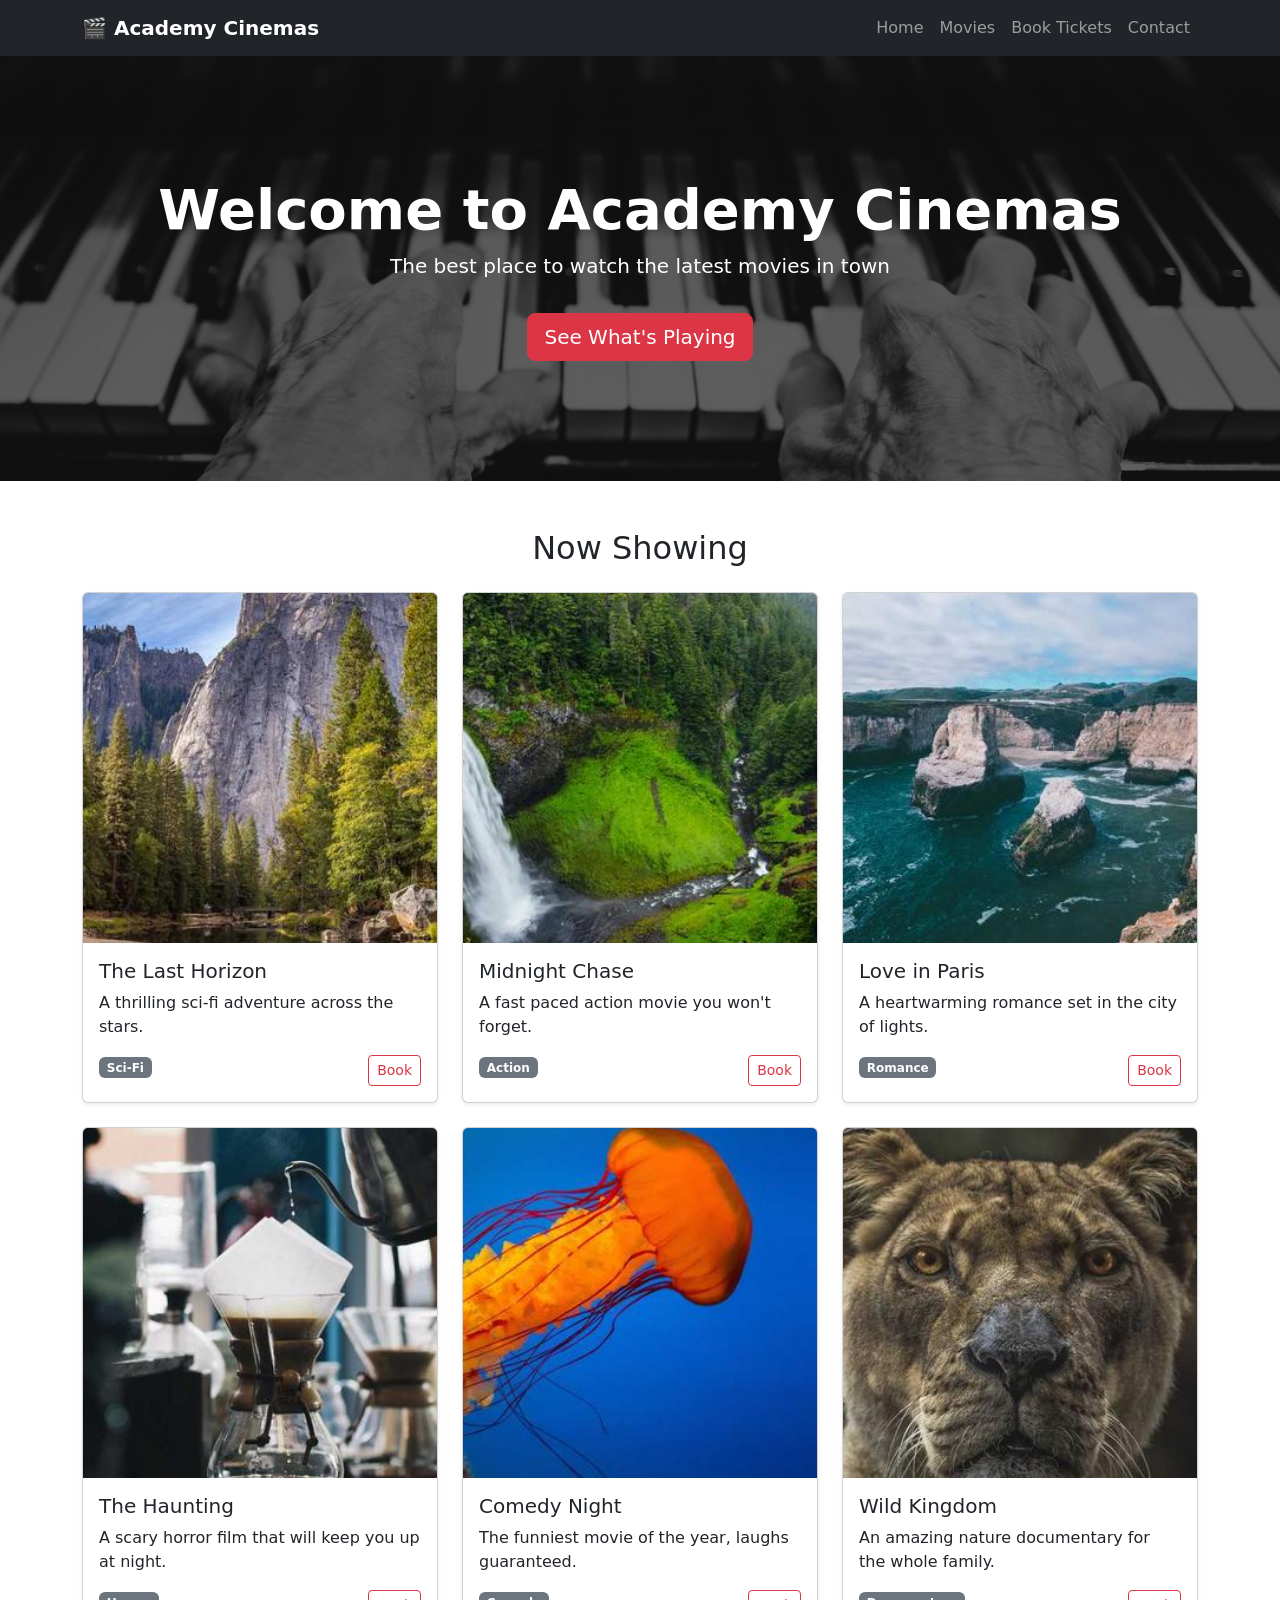
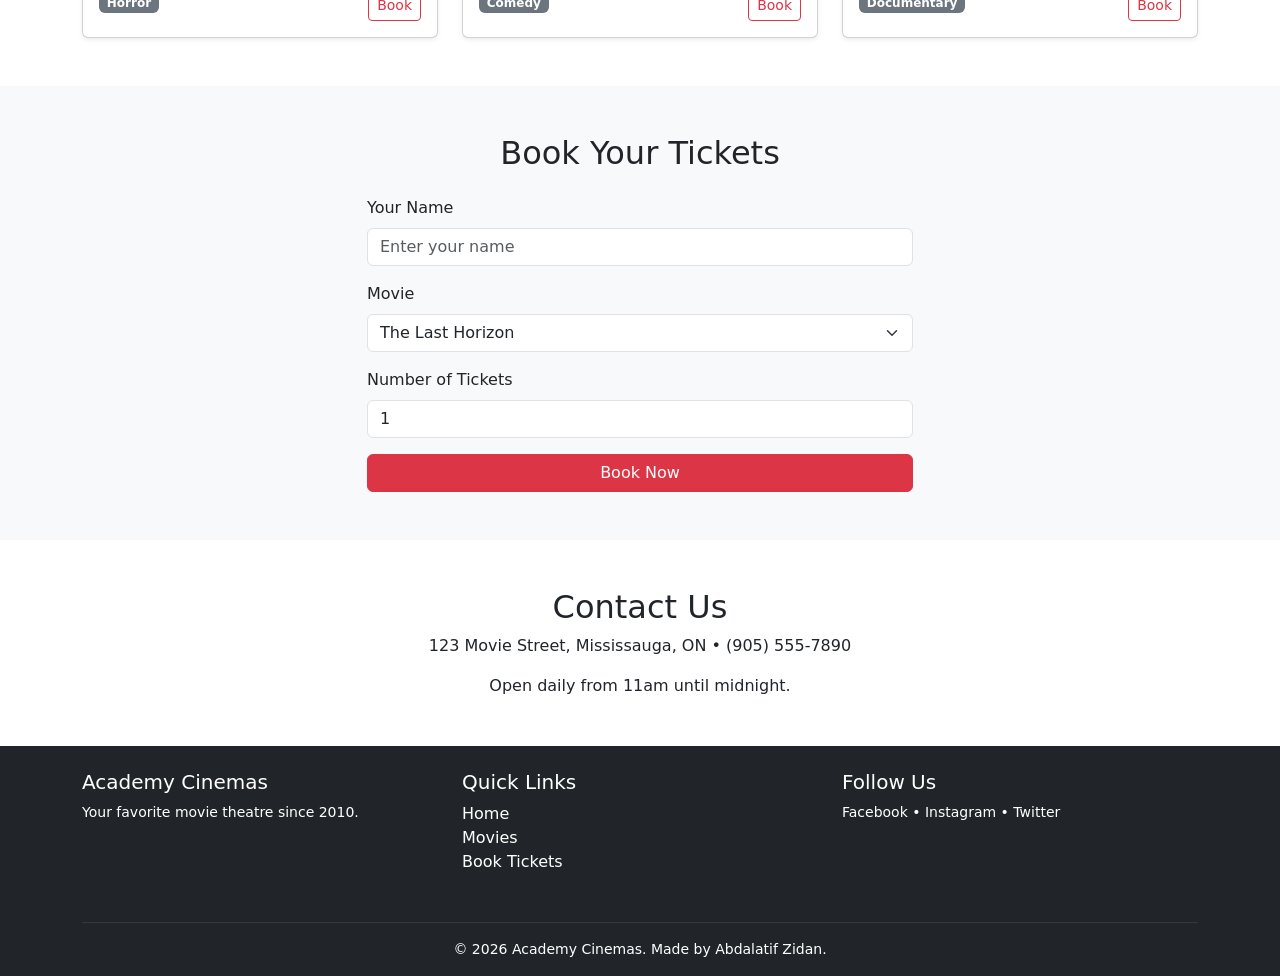
==== Academy-Cinemas/index.html @ 329f73e8 "Add Academy Cinemas Bootstrap website with footer" ====
<!DOCTYPE html>
<html lang="en">
<head>
  <meta charset="UTF-8">
  <meta name="viewport" content="width=device-width, initial-scale=1.0">
  <title>Academy Cinemas</title>

  <!-- Bootstrap 5 from the CDN -->
  <link href="https://cdn.jsdelivr.net/npm/bootstrap@5.3.3/dist/css/bootstrap.min.css" rel="stylesheet">

  <!-- a little bit of my own CSS on top of Bootstrap -->
  <style>
    .hero {
      background: linear-gradient(rgba(0,0,0,0.6), rgba(0,0,0,0.6)), url('images/hero.jpg');
      background-size: cover;
      background-position: center;
      color: white;
      padding: 120px 0;
    }
    .movie-card img {
      height: 350px;
      object-fit: cover;
    }
  </style>
</head>

<body>

  <!-- NAVBAR (Bootstrap) -->
  <nav class="navbar navbar-expand-lg navbar-dark bg-dark">
    <div class="container">
      <a class="navbar-brand fw-bold" href="#">🎬 Academy Cinemas</a>
      <button class="navbar-toggler" type="button" data-bs-toggle="collapse" data-bs-target="#navMenu">
        <span class="navbar-toggler-icon"></span>
      </button>
      <div class="collapse navbar-collapse" id="navMenu">
        <ul class="navbar-nav ms-auto">
          <li class="nav-item"><a class="nav-link" href="#home">Home</a></li>
          <li class="nav-item"><a class="nav-link" href="#movies">Movies</a></li>
          <li class="nav-item"><a class="nav-link" href="#book">Book Tickets</a></li>
          <li class="nav-item"><a class="nav-link" href="#contact">Contact</a></li>
        </ul>
      </div>
    </div>
  </nav>

  <!-- HERO -->
  <section id="home" class="hero text-center">
    <div class="container">
      <h1 class="display-4 fw-bold">Welcome to Academy Cinemas</h1>
      <p class="lead">The best place to watch the latest movies in town</p>
      <a href="#movies" class="btn btn-danger btn-lg mt-3">See What's Playing</a>
    </div>
  </section>

  <!-- MOVIES GRID -->
  <section id="movies" class="container my-5">
    <h2 class="text-center mb-4">Now Showing</h2>
    <div class="row g-4">

      <div class="col-md-4">
        <div class="card movie-card h-100 shadow-sm">
          <img src="images/movie1.jpg" class="card-img-top" alt="Movie poster">
          <div class="card-body">
            <h5 class="card-title">The Last Horizon</h5>
            <p class="card-text">A thrilling sci-fi adventure across the stars.</p>
            <span class="badge bg-secondary">Sci-Fi</span>
            <a href="#book" class="btn btn-outline-danger btn-sm float-end">Book</a>
          </div>
        </div>
      </div>

      <div class="col-md-4">
        <div class="card movie-card h-100 shadow-sm">
          <img src="images/movie2.jpg" class="card-img-top" alt="Movie poster">
          <div class="card-body">
            <h5 class="card-title">Midnight Chase</h5>
            <p class="card-text">A fast paced action movie you won't forget.</p>
            <span class="badge bg-secondary">Action</span>
            <a href="#book" class="btn btn-outline-danger btn-sm float-end">Book</a>
          </div>
        </div>
      </div>

      <div class="col-md-4">
        <div class="card movie-card h-100 shadow-sm">
          <img src="images/movie3.jpg" class="card-img-top" alt="Movie poster">
          <div class="card-body">
            <h5 class="card-title">Love in Paris</h5>
            <p class="card-text">A heartwarming romance set in the city of lights.</p>
            <span class="badge bg-secondary">Romance</span>
            <a href="#book" class="btn btn-outline-danger btn-sm float-end">Book</a>
          </div>
        </div>
      </div>

      <div class="col-md-4">
        <div class="card movie-card h-100 shadow-sm">
          <img src="images/movie4.jpg" class="card-img-top" alt="Movie poster">
          <div class="card-body">
            <h5 class="card-title">The Haunting</h5>
            <p class="card-text">A scary horror film that will keep you up at night.</p>
            <span class="badge bg-secondary">Horror</span>
            <a href="#book" class="btn btn-outline-danger btn-sm float-end">Book</a>
          </div>
        </div>
      </div>

      <div class="col-md-4">
        <div class="card movie-card h-100 shadow-sm">
          <img src="images/movie5.jpg" class="card-img-top" alt="Movie poster">
          <div class="card-body">
            <h5 class="card-title">Comedy Night</h5>
            <p class="card-text">The funniest movie of the year, laughs guaranteed.</p>
            <span class="badge bg-secondary">Comedy</span>
            <a href="#book" class="btn btn-outline-danger btn-sm float-end">Book</a>
          </div>
        </div>
      </div>

      <div class="col-md-4">
        <div class="card movie-card h-100 shadow-sm">
          <img src="images/movie6.jpg" class="card-img-top" alt="Movie poster">
          <div class="card-body">
            <h5 class="card-title">Wild Kingdom</h5>
            <p class="card-text">An amazing nature documentary for the whole family.</p>
            <span class="badge bg-secondary">Documentary</span>
            <a href="#book" class="btn btn-outline-danger btn-sm float-end">Book</a>
          </div>
        </div>
      </div>

    </div>
  </section>

  <!-- BOOKING FORM -->
  <section id="book" class="bg-light py-5">
    <div class="container">
      <h2 class="text-center mb-4">Book Your Tickets</h2>
      <div class="row justify-content-center">
        <div class="col-md-6">
          <form>
            <div class="mb-3">
              <label class="form-label">Your Name</label>
              <input type="text" class="form-control" placeholder="Enter your name">
            </div>
            <div class="mb-3">
              <label class="form-label">Movie</label>
              <select class="form-select">
                <option>The Last Horizon</option>
                <option>Midnight Chase</option>
                <option>Love in Paris</option>
                <option>The Haunting</option>
                <option>Comedy Night</option>
                <option>Wild Kingdom</option>
              </select>
            </div>
            <div class="mb-3">
              <label class="form-label">Number of Tickets</label>
              <input type="number" class="form-control" value="1" min="1">
            </div>
            <button type="submit" class="btn btn-danger w-100">Book Now</button>
          </form>
        </div>
      </div>
    </div>
  </section>

  <!-- CONTACT -->
  <section id="contact" class="container my-5 text-center">
    <h2>Contact Us</h2>
    <p>123 Movie Street, Mississauga, ON &bull; (905) 555-7890</p>
    <p>Open daily from 11am until midnight.</p>
  </section>

  <!-- FOOTER (built with Bootstrap - required for this assignment) -->
  <footer class="bg-dark text-white pt-4 pb-3">
    <div class="container">
      <div class="row">
        <div class="col-md-4 mb-3">
          <h5>Academy Cinemas</h5>
          <p class="small">Your favorite movie theatre since 2010.</p>
        </div>
        <div class="col-md-4 mb-3">
          <h5>Quick Links</h5>
          <ul class="list-unstyled">
            <li><a href="#home" class="text-white text-decoration-none">Home</a></li>
            <li><a href="#movies" class="text-white text-decoration-none">Movies</a></li>
            <li><a href="#book" class="text-white text-decoration-none">Book Tickets</a></li>
          </ul>
        </div>
        <div class="col-md-4 mb-3">
          <h5>Follow Us</h5>
          <p class="small">Facebook &bull; Instagram &bull; Twitter</p>
        </div>
      </div>
      <hr class="border-secondary">
      <p class="text-center small mb-0">&copy; 2026 Academy Cinemas. Made by Abdalatif Zidan.</p>
    </div>
  </footer>

  <!-- Bootstrap JavaScript for the navbar toggle etc. -->
  <script src="https://cdn.jsdelivr.net/npm/bootstrap@5.3.3/dist/js/bootstrap.bundle.min.js"></script>
</body>
</html>
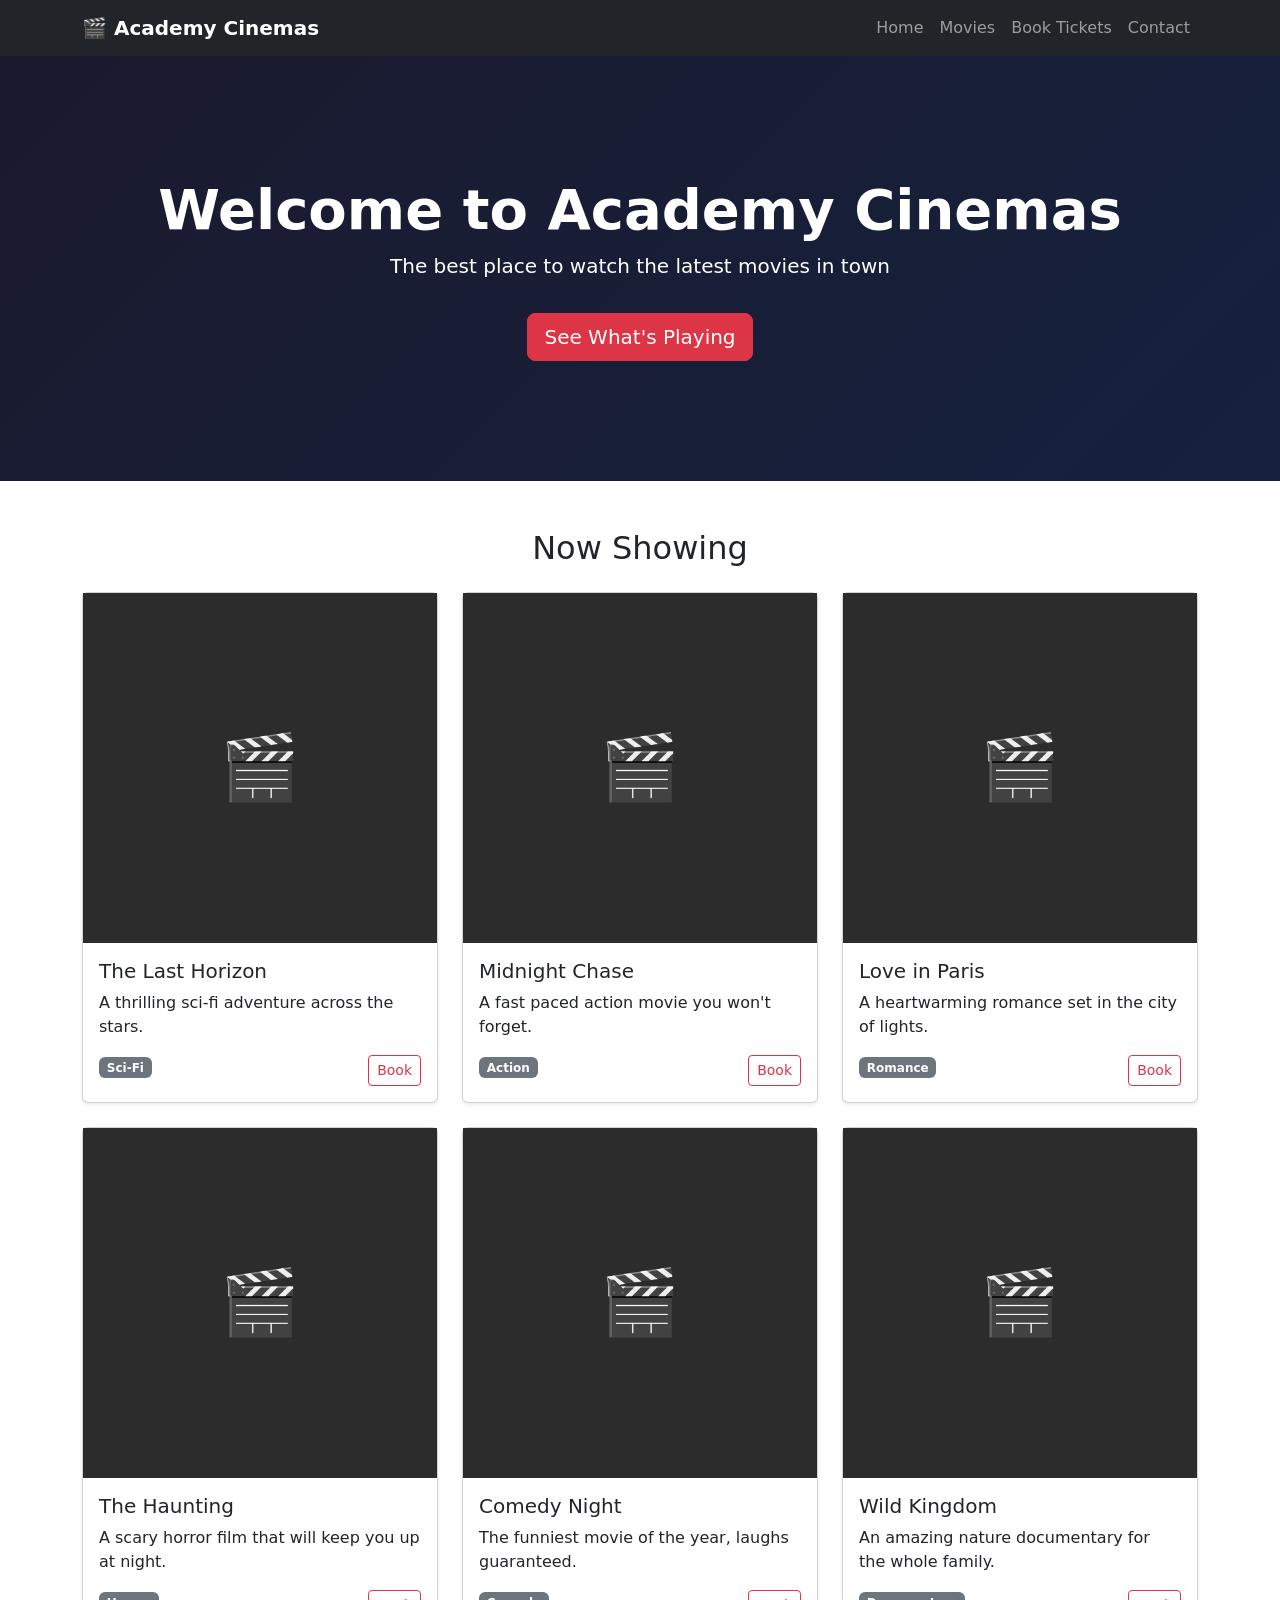
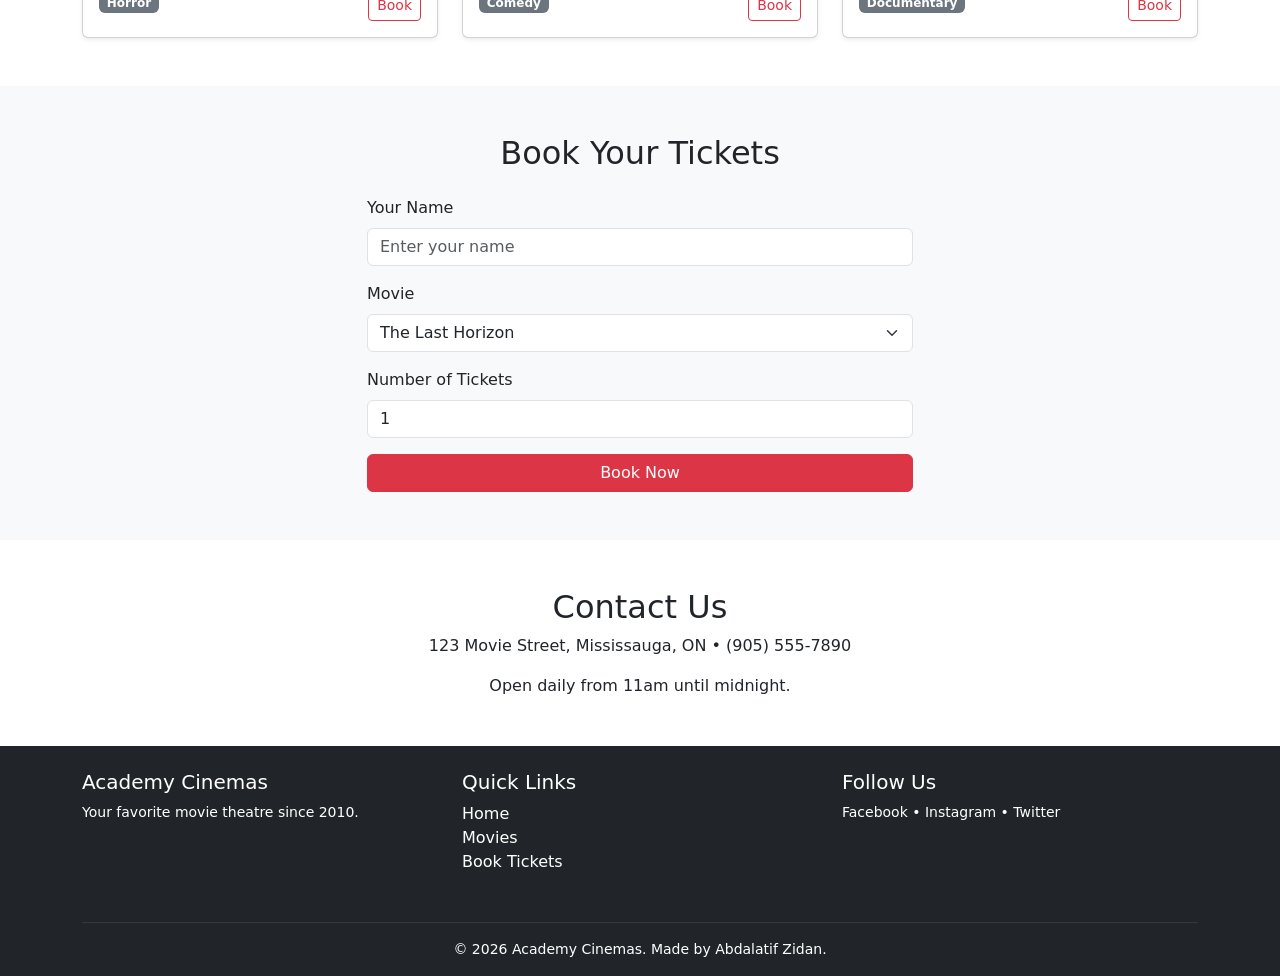
==== commit 6c9fad7f: "Replace mismatched movie photos with placeholder posters" ====
--- a/Academy-Cinemas/index.html
+++ b/Academy-Cinemas/index.html
@@ -11,15 +11,15 @@
   <!-- a little bit of my own CSS on top of Bootstrap -->
   <style>
     .hero {
-      background: linear-gradient(rgba(0,0,0,0.6), rgba(0,0,0,0.6)), url('images/hero.jpg');
-      background-size: cover;
-      background-position: center;
+      background: linear-gradient(135deg, #1a1a2e, #16213e);
       color: white;
       padding: 120px 0;
     }
-    .movie-card img {
+    /* placeholder poster area (no image needed) */
+    .poster {
       height: 350px;
-      object-fit: cover;
+      background-color: #2c2c2c;
+      color: #fff;
     }
   </style>
 </head>
@@ -60,7 +60,9 @@
 
       <div class="col-md-4">
         <div class="card movie-card h-100 shadow-sm">
-          <img src="images/movie1.jpg" class="card-img-top" alt="Movie poster">
+          <div class="poster d-flex align-items-center justify-content-center">
+            <span class="display-3">🎬</span>
+          </div>
           <div class="card-body">
             <h5 class="card-title">The Last Horizon</h5>
             <p class="card-text">A thrilling sci-fi adventure across the stars.</p>
@@ -72,7 +74,9 @@
 
       <div class="col-md-4">
         <div class="card movie-card h-100 shadow-sm">
-          <img src="images/movie2.jpg" class="card-img-top" alt="Movie poster">
+          <div class="poster d-flex align-items-center justify-content-center">
+            <span class="display-3">🎬</span>
+          </div>
           <div class="card-body">
             <h5 class="card-title">Midnight Chase</h5>
             <p class="card-text">A fast paced action movie you won't forget.</p>
@@ -84,7 +88,9 @@
 
       <div class="col-md-4">
         <div class="card movie-card h-100 shadow-sm">
-          <img src="images/movie3.jpg" class="card-img-top" alt="Movie poster">
+          <div class="poster d-flex align-items-center justify-content-center">
+            <span class="display-3">🎬</span>
+          </div>
           <div class="card-body">
             <h5 class="card-title">Love in Paris</h5>
             <p class="card-text">A heartwarming romance set in the city of lights.</p>
@@ -96,7 +102,9 @@
 
       <div class="col-md-4">
         <div class="card movie-card h-100 shadow-sm">
-          <img src="images/movie4.jpg" class="card-img-top" alt="Movie poster">
+          <div class="poster d-flex align-items-center justify-content-center">
+            <span class="display-3">🎬</span>
+          </div>
           <div class="card-body">
             <h5 class="card-title">The Haunting</h5>
             <p class="card-text">A scary horror film that will keep you up at night.</p>
@@ -108,7 +116,9 @@
 
       <div class="col-md-4">
         <div class="card movie-card h-100 shadow-sm">
-          <img src="images/movie5.jpg" class="card-img-top" alt="Movie poster">
+          <div class="poster d-flex align-items-center justify-content-center">
+            <span class="display-3">🎬</span>
+          </div>
           <div class="card-body">
             <h5 class="card-title">Comedy Night</h5>
             <p class="card-text">The funniest movie of the year, laughs guaranteed.</p>
@@ -120,7 +130,9 @@
 
       <div class="col-md-4">
         <div class="card movie-card h-100 shadow-sm">
-          <img src="images/movie6.jpg" class="card-img-top" alt="Movie poster">
+          <div class="poster d-flex align-items-center justify-content-center">
+            <span class="display-3">🎬</span>
+          </div>
           <div class="card-body">
             <h5 class="card-title">Wild Kingdom</h5>
             <p class="card-text">An amazing nature documentary for the whole family.</p>
